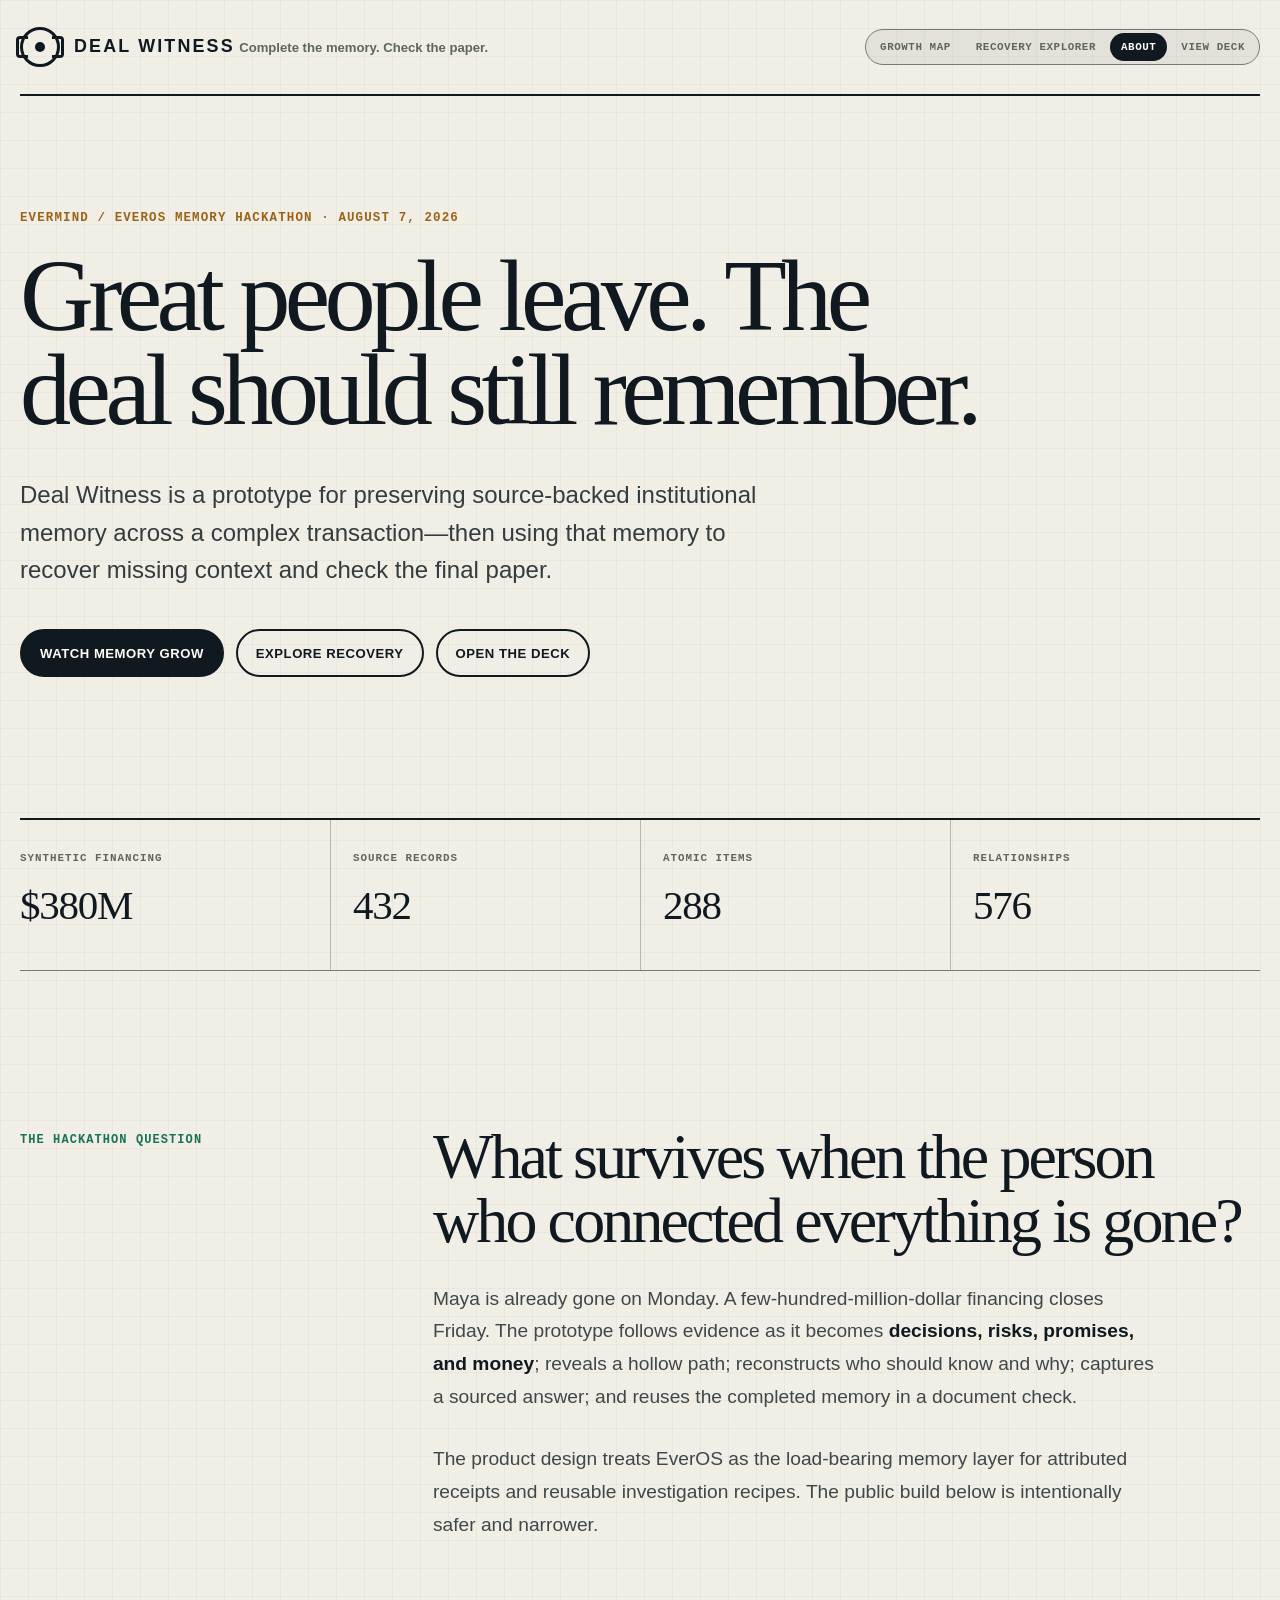
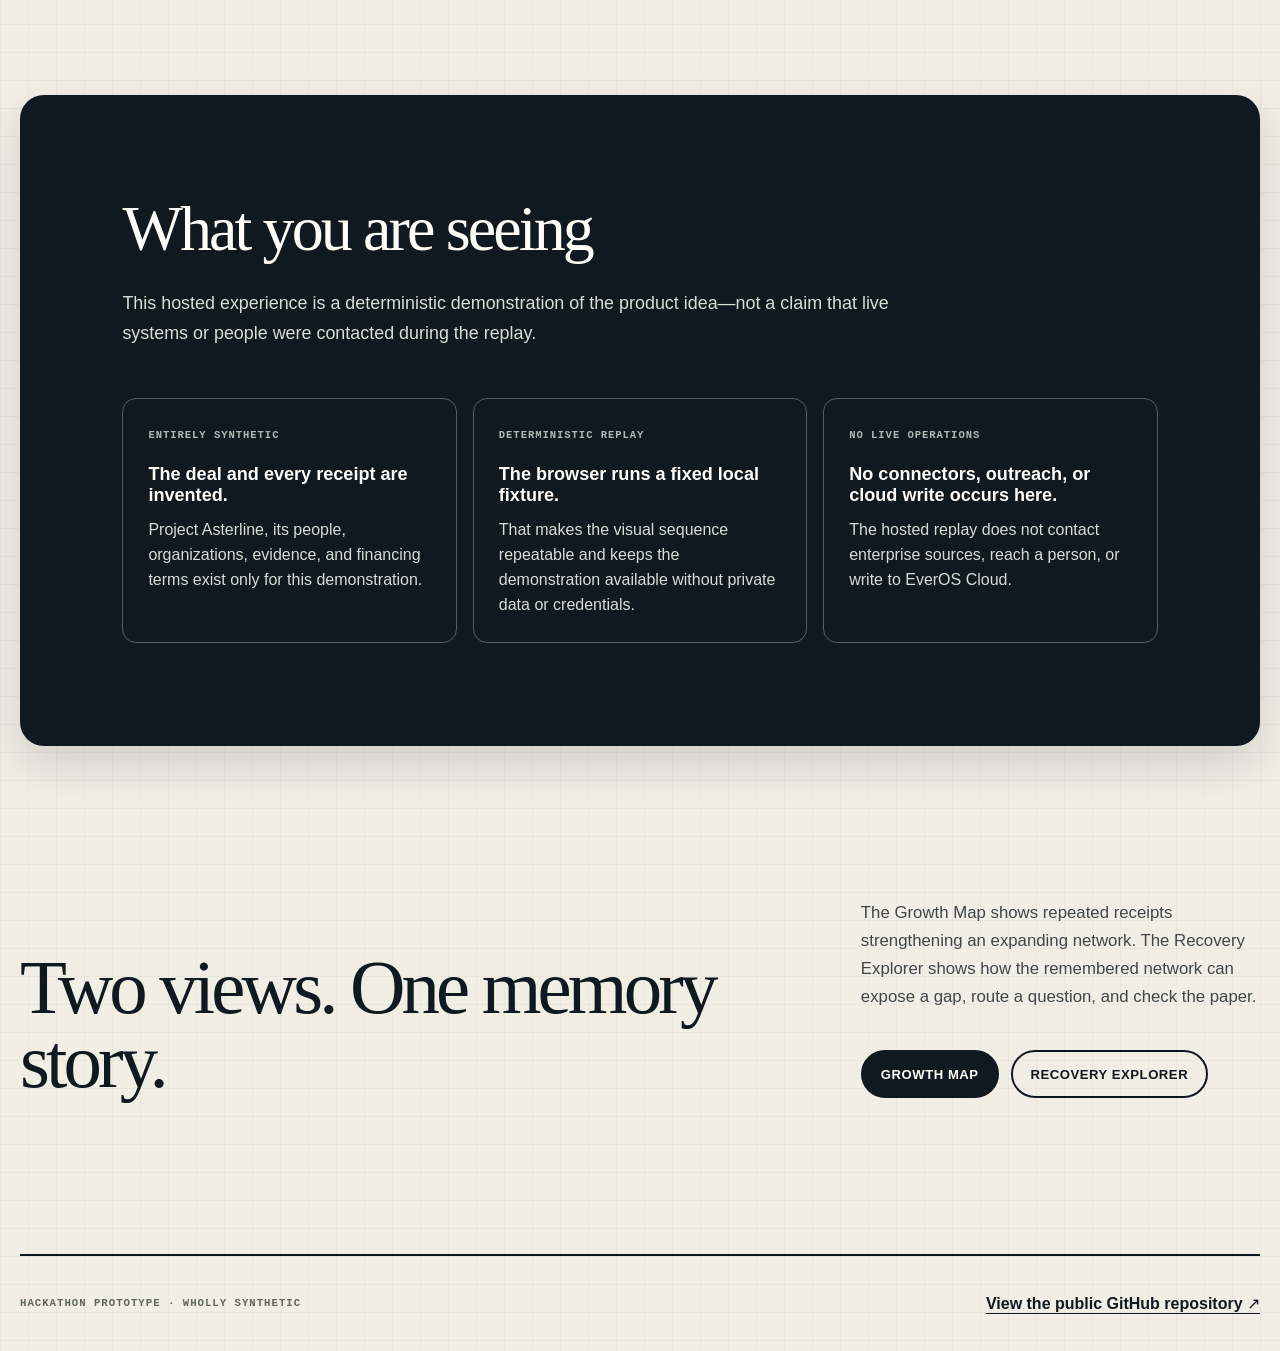
==== frontend/about.html @ 011bc79f "docs: publish Deal Witness hackathon deck" ====
<!doctype html>
<html lang="en">
  <head>
    <meta charset="utf-8">
    <meta name="viewport" content="width=device-width, initial-scale=1">
    <meta name="description" content="About Deal Witness, an EverMind and EverOS memory-hackathon prototype built on August 7, 2026.">
    <meta name="theme-color" content="#f1eee6">
    <link rel="icon" href="data:,">
    <title>About the build · Deal Witness</title>
    <style>
      :root {
        --canvas: #f1eee6;
        --paper: #fffdf7;
        --ink: #101820;
        --muted: #5f665f;
        --rule: #b9b7ad;
        --rule-dark: #777a74;
        --navy: #17324a;
        --green: #167354;
        --amber: #9b6317;
        color-scheme: light;
        font-family: Inter, ui-sans-serif, -apple-system, BlinkMacSystemFont, "Segoe UI", sans-serif;
        font-synthesis: none;
      }

      * {
        box-sizing: border-box;
      }

      html {
        min-width: 320px;
        scroll-behavior: smooth;
      }

      body {
        min-width: 320px;
        min-height: 100vh;
        margin: 0;
        color: var(--ink);
        background:
          linear-gradient(rgba(16, 24, 32, 0.035) 1px, transparent 1px),
          linear-gradient(90deg, rgba(16, 24, 32, 0.035) 1px, transparent 1px),
          var(--canvas);
        background-size: 28px 28px;
      }

      a:focus-visible {
        outline: 4px solid #226ca2;
        outline-offset: 3px;
      }

      .skip-link {
        position: fixed;
        top: 12px;
        left: 12px;
        z-index: 10;
        padding: 11px 15px;
        color: var(--paper);
        background: var(--ink);
        border-radius: 8px;
        transform: translateY(-160%);
      }

      .skip-link:focus {
        transform: translateY(0);
      }

      .shell {
        width: min(1280px, calc(100% - 40px));
        margin: 0 auto;
      }

      .topbar {
        display: flex;
        align-items: center;
        justify-content: space-between;
        gap: 24px;
        min-height: 96px;
        border-bottom: 2px solid var(--ink);
      }

      .brand-lockup {
        display: flex;
        align-items: center;
        gap: 14px;
        min-width: 0;
        color: inherit;
        text-decoration: none;
      }

      .witness-mark {
        position: relative;
        display: grid;
        flex: 0 0 40px;
        width: 40px;
        height: 40px;
        place-items: center;
        border: 3px solid var(--ink);
        border-radius: 50%;
      }

      .witness-mark::before,
      .witness-mark::after {
        position: absolute;
        top: 50%;
        width: 9px;
        height: 16px;
        content: "";
        border-top: 3px solid var(--ink);
        border-bottom: 3px solid var(--ink);
        transform: translateY(-50%);
      }

      .witness-mark::before {
        left: -7px;
        border-left: 3px solid var(--ink);
        border-radius: 4px 0 0 4px;
      }

      .witness-mark::after {
        right: -7px;
        border-right: 3px solid var(--ink);
        border-radius: 0 4px 4px 0;
      }

      .witness-mark span {
        width: 10px;
        height: 10px;
        background: var(--ink);
        border-radius: 50%;
      }

      .brand-name,
      .brand-tagline {
        margin: 0;
      }

      .brand-name {
        font-size: 1.12rem;
        font-weight: 900;
        letter-spacing: 0.12em;
        line-height: 1;
        text-transform: uppercase;
      }

      .brand-tagline {
        margin-top: 5px;
        color: var(--muted);
        font-size: 0.82rem;
        font-weight: 650;
      }

      .view-switcher {
        display: flex;
        align-items: center;
        gap: 3px;
        padding: 3px;
        background: rgba(16, 24, 32, 0.06);
        border: 1px solid var(--rule-dark);
        border-radius: 999px;
        white-space: nowrap;
      }

      .view-switcher a {
        padding: 8px 11px;
        color: var(--muted);
        border-radius: 999px;
        font-family: ui-monospace, SFMono-Regular, Menlo, Monaco, Consolas, monospace;
        font-size: 0.68rem;
        font-weight: 900;
        letter-spacing: 0.05em;
        text-decoration: none;
        text-transform: uppercase;
      }

      .view-switcher a:hover,
      .view-switcher a:focus-visible {
        color: var(--ink);
      }

      .view-switcher a[aria-current="page"] {
        color: var(--paper);
        background: var(--ink);
      }

      main {
        padding: clamp(70px, 9vw, 138px) 0 96px;
      }

      .eyebrow,
      .section-label,
      .stat span,
      .boundary-card span,
      .footer-note {
        font-family: ui-monospace, SFMono-Regular, Menlo, Monaco, Consolas, monospace;
        font-weight: 850;
        letter-spacing: 0.09em;
        text-transform: uppercase;
      }

      .eyebrow {
        margin: 0 0 24px;
        color: var(--amber);
        font-size: 0.78rem;
      }

      h1 {
        max-width: 980px;
        margin: 0;
        font-family: Georgia, "Times New Roman", serif;
        font-size: clamp(3.25rem, 8vw, 7.7rem);
        font-weight: 500;
        letter-spacing: -0.055em;
        line-height: 0.92;
      }

      .lede {
        max-width: 790px;
        margin: 38px 0 0;
        color: #343c3f;
        font-size: clamp(1.08rem, 2vw, 1.5rem);
        line-height: 1.58;
      }

      .actions {
        display: flex;
        flex-wrap: wrap;
        gap: 12px;
        margin-top: 40px;
      }

      .button {
        display: inline-flex;
        min-height: 48px;
        align-items: center;
        justify-content: center;
        padding: 12px 18px;
        color: var(--paper);
        background: var(--ink);
        border: 2px solid var(--ink);
        border-radius: 999px;
        font-size: 0.82rem;
        font-weight: 850;
        letter-spacing: 0.04em;
        text-decoration: none;
        text-transform: uppercase;
      }

      .button.secondary {
        color: var(--ink);
        background: transparent;
      }

      .button:hover {
        color: var(--ink);
        background: var(--paper);
      }

      .button.secondary:hover {
        color: var(--paper);
        background: var(--ink);
      }

      .stats {
        display: grid;
        grid-template-columns: repeat(4, minmax(0, 1fr));
        margin-top: clamp(80px, 11vw, 150px);
        border-top: 2px solid var(--ink);
        border-bottom: 1px solid var(--rule-dark);
      }

      .stat {
        min-height: 150px;
        padding: 27px 22px 24px 0;
      }

      .stat + .stat {
        padding-left: 22px;
        border-left: 1px solid var(--rule);
      }

      .stat strong {
        display: block;
        margin-top: 16px;
        font-family: Georgia, "Times New Roman", serif;
        font-size: clamp(1.75rem, 3.2vw, 3.1rem);
        font-weight: 500;
        letter-spacing: -0.03em;
      }

      .stat span {
        color: var(--muted);
        font-size: 0.68rem;
      }

      .story {
        display: grid;
        grid-template-columns: minmax(220px, 0.36fr) minmax(0, 1fr);
        gap: clamp(50px, 9vw, 140px);
        padding: clamp(88px, 12vw, 170px) 0;
      }

      .section-label {
        margin: 8px 0 0;
        color: var(--green);
        font-size: 0.75rem;
      }

      .story-copy h2,
      .boundary h2 {
        margin: 0;
        font-family: Georgia, "Times New Roman", serif;
        font-size: clamp(2.2rem, 5vw, 4.8rem);
        font-weight: 500;
        letter-spacing: -0.045em;
        line-height: 1;
      }

      .story-copy p {
        max-width: 730px;
        margin: 30px 0 0;
        color: #3f4748;
        font-size: clamp(1rem, 1.5vw, 1.22rem);
        line-height: 1.7;
      }

      .story-copy strong {
        color: var(--ink);
      }

      .boundary {
        padding: clamp(65px, 8vw, 110px);
        background: var(--ink);
        border-radius: 24px;
        color: var(--paper);
        box-shadow: 0 18px 45px rgba(16, 24, 32, 0.14);
      }

      .boundary > p {
        max-width: 780px;
        margin: 28px 0 0;
        color: #d8ddd8;
        font-size: 1.12rem;
        line-height: 1.65;
      }

      .boundary-grid {
        display: grid;
        grid-template-columns: repeat(3, minmax(0, 1fr));
        gap: 16px;
        margin-top: 50px;
      }

      .boundary-card {
        min-height: 200px;
        padding: 25px;
        border: 1px solid rgba(255, 253, 247, 0.3);
        border-radius: 14px;
      }

      .boundary-card span {
        color: #aebbb5;
        font-size: 0.66rem;
      }

      .boundary-card h3 {
        margin: 22px 0 0;
        font-size: 1.13rem;
      }

      .boundary-card p {
        margin: 12px 0 0;
        color: #d8ddd8;
        line-height: 1.55;
      }

      .explore {
        display: grid;
        grid-template-columns: minmax(0, 1fr) minmax(260px, 0.55fr);
        gap: clamp(40px, 9vw, 130px);
        align-items: end;
        padding: clamp(100px, 12vw, 170px) 0 60px;
      }

      .explore h2 {
        margin: 0;
        font-family: Georgia, "Times New Roman", serif;
        font-size: clamp(2.6rem, 6vw, 6.2rem);
        font-weight: 500;
        letter-spacing: -0.05em;
        line-height: 0.96;
      }

      .explore-copy p {
        margin: 0 0 26px;
        color: #3f4748;
        font-size: 1.05rem;
        line-height: 1.65;
      }

      footer {
        display: flex;
        align-items: center;
        justify-content: space-between;
        gap: 24px;
        min-height: 96px;
        border-top: 2px solid var(--ink);
      }

      footer a {
        color: var(--ink);
        font-weight: 750;
        text-underline-offset: 4px;
      }

      .footer-note {
        margin: 0;
        color: var(--muted);
        font-size: 0.67rem;
      }

      @media (max-width: 850px) {
        .topbar {
          align-items: flex-start;
          flex-direction: column;
          padding: 22px 0;
        }

        .view-switcher {
          max-width: 100%;
          overflow-x: auto;
        }

        .stats,
        .boundary-grid {
          grid-template-columns: repeat(2, minmax(0, 1fr));
        }

        .stat:nth-child(3) {
          padding-left: 0;
          border-left: 0;
          border-top: 1px solid var(--rule);
        }

        .stat:nth-child(4) {
          border-top: 1px solid var(--rule);
        }

        .story,
        .explore {
          grid-template-columns: 1fr;
        }

        .boundary {
          padding: 55px 30px;
        }
      }

      @media (max-width: 560px) {
        .shell {
          width: min(100% - 24px, 1280px);
        }

        .view-switcher {
          width: 100%;
          gap: 1px;
          justify-content: center;
          overflow-x: visible;
        }

        .view-switcher a {
          padding: 7px 6px;
          font-size: 0.58rem;
          letter-spacing: 0.02em;
        }

        h1 {
          font-size: clamp(3rem, 17vw, 5rem);
        }

        .stats,
        .boundary-grid {
          grid-template-columns: 1fr;
        }

        .stat,
        .stat + .stat,
        .stat:nth-child(3) {
          min-height: 120px;
          padding: 24px 0;
          border-top: 1px solid var(--rule);
          border-left: 0;
        }

        .stats .stat:first-child {
          border-top: 0;
        }

        footer {
          align-items: flex-start;
          flex-direction: column;
          justify-content: center;
          padding: 28px 0;
        }
      }
    </style>
  </head>
  <body>
    <a class="skip-link" href="#content">Skip to the story</a>

    <header class="shell topbar">
      <a class="brand-lockup" href="./" aria-label="Deal Witness growth map">
        <span class="witness-mark" aria-hidden="true"><span></span></span>
        <span>
          <span class="brand-name">Deal Witness</span>
          <span class="brand-tagline">Complete the memory. Check the paper.</span>
        </span>
      </a>

      <nav class="view-switcher" aria-label="Choose Deal Witness view">
        <a href="./">Growth map</a>
        <a href="./explorer.html">Recovery explorer</a>
        <a href="./about.html" aria-current="page">About</a>
        <a href="./assets/deal-witness-hackathon-deck.pdf" target="_blank" rel="noopener">View deck</a>
      </nav>
    </header>

    <main class="shell" id="content">
      <section aria-labelledby="page-title">
        <p class="eyebrow">EverMind / EverOS memory hackathon · August 7, 2026</p>
        <h1 id="page-title">Great people leave. The deal should still remember.</h1>
        <p class="lede">
          Deal Witness is a prototype for preserving source-backed institutional memory across a complex transaction—then using that memory to recover missing context and check the final paper.
        </p>
        <div class="actions" aria-label="Explore Deal Witness">
          <a class="button" href="./">Watch memory grow</a>
          <a class="button secondary" href="./explorer.html">Explore recovery</a>
          <a class="button secondary" href="./assets/deal-witness-hackathon-deck.pdf" target="_blank" rel="noopener">Open the deck</a>
        </div>
      </section>

      <section class="stats" aria-label="Synthetic demonstration scale">
        <div class="stat"><span>Synthetic financing</span><strong>$380M</strong></div>
        <div class="stat"><span>Source records</span><strong>432</strong></div>
        <div class="stat"><span>Atomic items</span><strong>288</strong></div>
        <div class="stat"><span>Relationships</span><strong>576</strong></div>
      </section>

      <section class="story" aria-labelledby="build-story">
        <p class="section-label">The hackathon question</p>
        <div class="story-copy">
          <h2 id="build-story">What survives when the person who connected everything is gone?</h2>
          <p>
            Maya is already gone on Monday. A few-hundred-million-dollar financing closes Friday. The prototype follows evidence as it becomes <strong>decisions, risks, promises, and money</strong>; reveals a hollow path; reconstructs who should know and why; captures a sourced answer; and reuses the completed memory in a document check.
          </p>
          <p>
            The product design treats EverOS as the load-bearing memory layer for attributed receipts and reusable investigation recipes. The public build below is intentionally safer and narrower.
          </p>
        </div>
      </section>

      <section class="boundary" aria-labelledby="boundary-title">
        <h2 id="boundary-title">What you are seeing</h2>
        <p>
          This hosted experience is a deterministic demonstration of the product idea—not a claim that live systems or people were contacted during the replay.
        </p>
        <div class="boundary-grid">
          <article class="boundary-card">
            <span>Entirely synthetic</span>
            <h3>The deal and every receipt are invented.</h3>
            <p>Project Asterline, its people, organizations, evidence, and financing terms exist only for this demonstration.</p>
          </article>
          <article class="boundary-card">
            <span>Deterministic replay</span>
            <h3>The browser runs a fixed local fixture.</h3>
            <p>That makes the visual sequence repeatable and keeps the demonstration available without private data or credentials.</p>
          </article>
          <article class="boundary-card">
            <span>No live operations</span>
            <h3>No connectors, outreach, or cloud write occurs here.</h3>
            <p>The hosted replay does not contact enterprise sources, reach a person, or write to EverOS Cloud.</p>
          </article>
        </div>
      </section>

      <section class="explore" aria-labelledby="explore-title">
        <h2 id="explore-title">Two views. One memory story.</h2>
        <div class="explore-copy">
          <p>The Growth Map shows repeated receipts strengthening an expanding network. The Recovery Explorer shows how the remembered network can expose a gap, route a question, and check the paper.</p>
          <div class="actions">
            <a class="button" href="./">Growth map</a>
            <a class="button secondary" href="./explorer.html">Recovery explorer</a>
          </div>
        </div>
      </section>
    </main>

    <footer class="shell">
      <p class="footer-note">Hackathon prototype · Wholly synthetic</p>
      <a href="https://github.com/jymiller/deal-witness" target="_blank" rel="noreferrer">View the public GitHub repository ↗</a>
    </footer>
  </body>
</html>
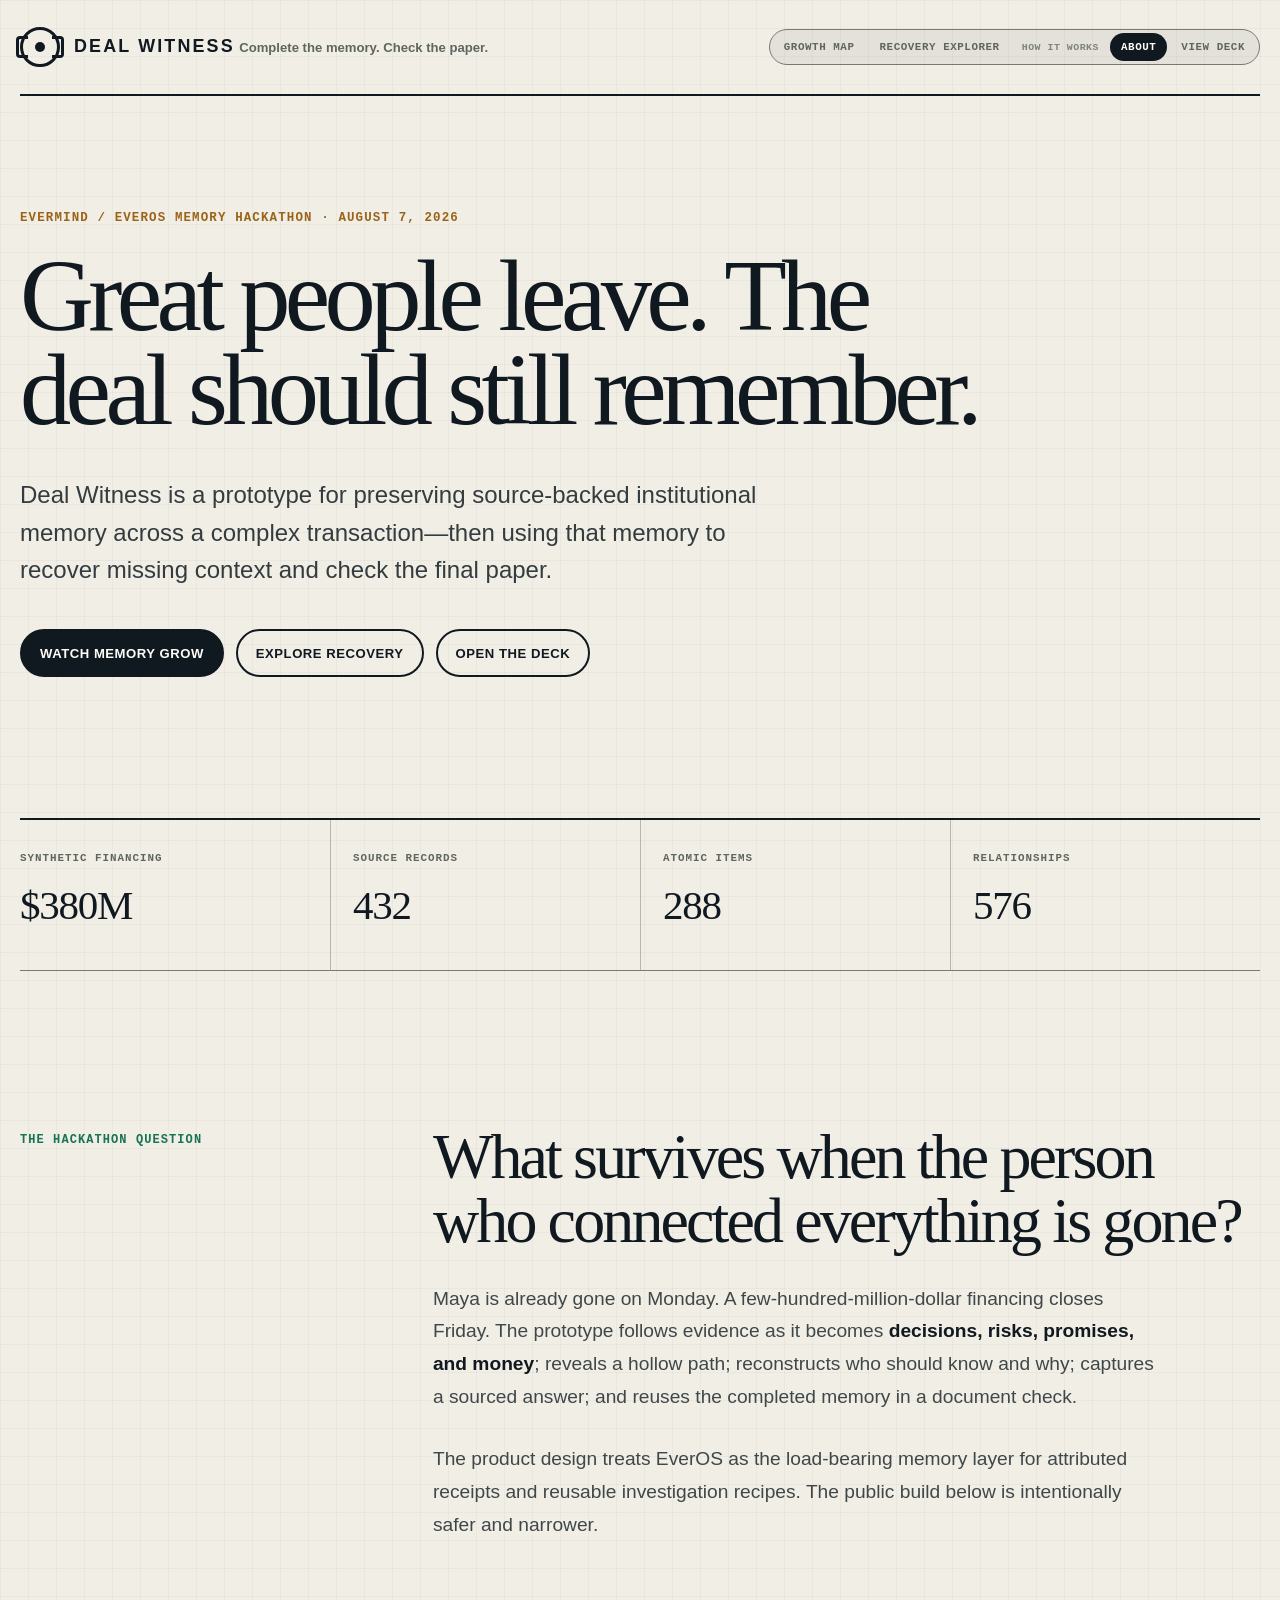
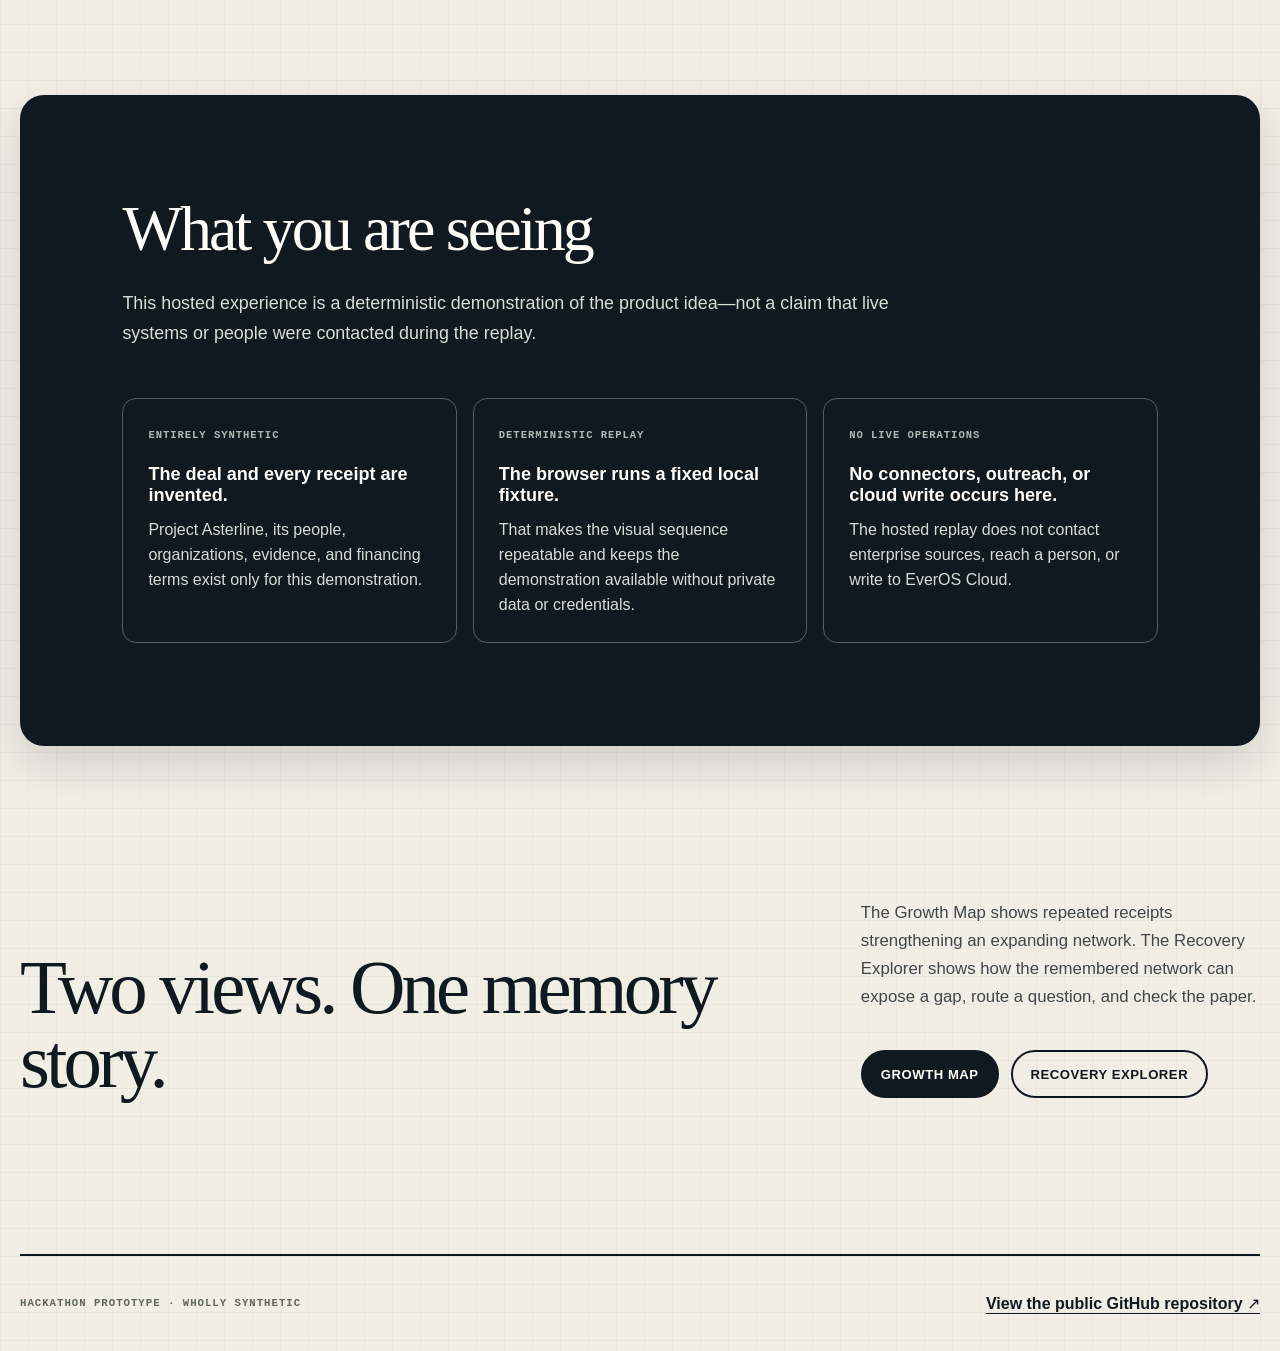
==== commit 9c350c12: "docs: explain Deal Witness product views" ====
--- a/frontend/about.html
+++ b/frontend/about.html
@@ -183,6 +183,17 @@
         background: var(--ink);
       }
 
+      .view-switcher .project-link {
+        padding-inline: 8px;
+        font-size: 0.62rem;
+        opacity: 0.76;
+      }
+
+      .view-switcher .project-link:hover,
+      .view-switcher .project-link:focus-visible {
+        opacity: 1;
+      }
+
       main {
         padding: clamp(70px, 9vw, 138px) 0 96px;
       }
@@ -464,8 +475,9 @@
         .view-switcher {
           width: 100%;
           gap: 1px;
-          justify-content: center;
-          overflow-x: visible;
+          justify-content: flex-start;
+          overflow-x: auto;
+          scrollbar-width: thin;
         }
 
         .view-switcher a {
@@ -520,6 +532,7 @@
       <nav class="view-switcher" aria-label="Choose Deal Witness view">
         <a href="./">Growth map</a>
         <a href="./explorer.html">Recovery explorer</a>
+        <a class="project-link" href="./guide.html">How it works</a>
         <a href="./about.html" aria-current="page">About</a>
         <a href="./assets/deal-witness-hackathon-deck.pdf" target="_blank" rel="noopener">View deck</a>
       </nav>
